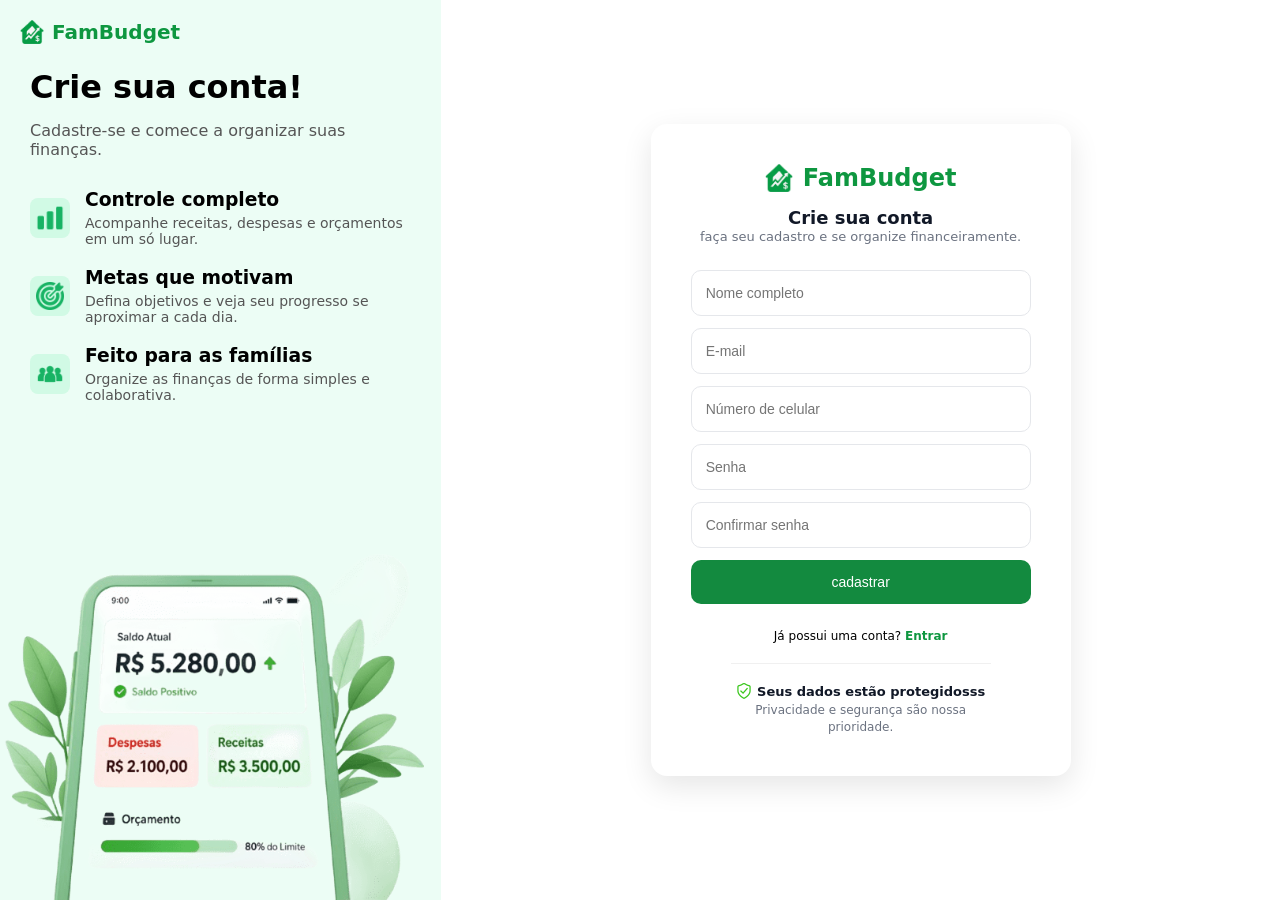
==== cadastro.html @ 5e6e5317 "Add files via upload" ====
<!DOCTYPE html>
<html lang="en">
<head>
    <meta charset="UTF-8">
    <meta name="viewport" content="width=device-width, initial-scale=1.0">
    <link rel="stylesheet" href="cadastro.css">
    <link rel="icon" href="imagem/logo_fambudget.png" type="image/png">
    <title>FamBudget</title>
</head>
<body>
    <div class="container">
       <!-- LADO ESQUERDO -->
        
        <div class="left">
            <div class="logo-cabeca">
            <img src="imagem/logo_fambudget.png" alt="logo">
            <span>FamBudget</span>
       </div>
       
            <h1 class="title">Crie sua conta!</h1>
            <p class="subtitle">Cadastre-se e comece a organizar suas finanças.</p>

            <div class="features">
                <div class="feature">
                    <div class="icon">
                        <img src="imagem/graph-bar.png" alt="icon">
                    </div>

                <div>
                    <h3>Controle completo</h3>
                    <p>Acompanhe receitas, despesas e orçamentos em um só lugar.</p>
                </div>
            </div>

                <div class="feature">
                    <div class="icon">
                        <img src="imagem/goal.png" alt="icon">
                    </div>

                    <div>
                        <h3>Metas que motivam</h3>
                        <p>Defina objetivos e veja seu progresso se aproximar a cada dia.</p>
                    </div>
                </div>

                <div class="feature">
                    <div class="icon">
                        <img src="imagem/teamwork.png" alt="icon">
                    </div>

                    <div>
                        <h3>Feito para as famílias</h3>
                        <p>Organize as finanças de forma simples e colaborativa.</p>
                    </div>
                </div>
            </div>
            <div>
                <img src="imagem/celular_sem.png" alt="celular" class="cellphone">
            </div>
        </div>

        <!-- LADO DIREITO -->
        <div class="right">
            <div class="card">
                <div class="logo">
                    <img src="imagem/logo_fambudget.png" alt="logo">
                    <span>FamBudget</span>
                </div>
                
                <p class="cadastro">Crie sua conta</p>
                <p class="cadastro-text">
                    faça seu cadastro e se organize financeiramente.
                </p>

                <form action="home.html">
                    <input type="text" class="input" placeholder="Nome completo" required>
                    <input type="email" class="input" placeholder="E-mail" required>
                    <input type="text" class="input" placeholder="Número de celular">
                    <input type="password" class="input" placeholder="Senha" required>
                    <input type="password" class="input" placeholder="Confirmar senha" required>

                    <button type="submit" class="btn-sec">cadastrar</button>
                </form>
                
                <p class="login">Já possui uma conta? <a href="index.html">Entrar</a></p>
                
                <div class="security">
                    <div class="security-text">
                        <strong>
                            <div class="image-icon">
                                <img src="imagem/escudo.png" class="security-icon" alt="segurança">
                            </div>
                            Seus dados estão protegidosss
                        </strong>
                        <p>Privacidade e segurança são nossa prioridade.</p>
                    </div>
                </div>
            </div>

            
        </div>
        
    </div>
</body>
</html>
---- cadastro.css ----
* {
    margin: 0;
    padding: 0;
    box-sizing: border-box;
}

body {
    font-family: system-ui, -apple-system, BlinkMacSystemFont, 'Segoe UI', Roboto, Oxygen, Ubuntu, Cantarell, 'Open Sans', 'Helvetica Neue', sans-serif;
    background-color: #ffffff;
}

.container {
    display: flex;
    min-height: 100vh;
}

.left {
    flex: 0.4;/* menor */
}

.right {
    flex: 1.1; /* maior */
}

.logo-cabeca{
    position: absolute;
    top: 20px;
    left: 20px;
    display: flex;
    align-items: center;
    gap: 8px;
}

.logo-cabeca img{
    width: 24px;
    height: auto;
}

.logo-cabeca span {
    font-size: 20px;
    font-weight: 600;
    color: #0e9740;
    font-weight: bold;
}

.left {
    flex: 0.5;
    background-color: #ecfdf5;
    padding: 30px;
    display: flex;
    flex-direction: column;
    position: relative;
    overflow: hidden;
}

.right {
    display: flex;
    justify-content: center;
    align-items: center;
}

.title {
    font-size: 32px;
    font-weight: bold;
    margin-bottom: 15px;
    margin-top: 38px;
}

.subtitle {
    color: #555;
    margin-bottom: 30px;
}

.features {
    display: flex;
    flex-direction: column;
    gap: 20px;
}

.feature {
    display: flex;
    align-items: center;
    gap: 15px;
}

.feature h3 {
    margin-bottom: 5px;
}

.feature p {
    font-size: 14px;
    color: #555;
}

.icon{
    width: 40px;
    height: 40px;
    background-color: #d1fae5;
    border-radius: 8px;
    flex-shrink: 0;

    display: flex;
    align-items: center;
    justify-content: center;
}

.icon img {
    width: 70%;   
    height: 70%;
    object-fit: contain; 
}

.cellphone {
    width: 450px;
    background-color: #ecfdf5;
    position: absolute;
    bottom: 0px;
    left: 45%;
    transform: translateX(-50%);
}

.card{
    background-color: white;
    padding: 40px;
    border-radius: 16px;

    width: 100%;
    max-width: 420px;

    box-shadow: 0 10px 30px rgba(0, 0, 0, 0.1);
}

.logo {
    display: flex;
    align-items: center;
    justify-content: center;
    gap: 10px;
    margin-bottom: 15px;
}

.logo img {
    width: 28px; 
    height: auto;
}

.logo span {
    font-size: 24px;
    font-weight: 600;
    color: #0e9740;
    font-weight: bold;
}

.cadastro{
    text-align: center;
    font-weight: 600;
    font-size: 18px;
    gap: 20px;
    color: #111827;
}

.cadastro-text{
    text-align: center;
    color: #6b7280;
    margin-bottom: 24px;
    font-size: 13px;
    line-height: 1.4;
}

.input{
    width: 100%;
    padding: 14px 14px;
    margin-bottom: 12px;

    border-radius: 10px;
    border: 1px solid #e5e7eb;
    font-size: 14px;

    transition: all 0.2s ease;
}

input:focus {
  border: 1px solid #22c55e;
  outline: none;
  box-shadow: 0 0 0 3px rgba(34, 197, 94, 0.15);
}

.btn-sec{
    width: 100%;
    padding: 14px;
    background-color: #138a3f;
    color: white;
    border: none;
    border-radius: 10px;
    font-size: 14px;
    font-weight: 500;
    cursor: pointer;
    transition: all 0.2s ease;
    margin-bottom: 10px;
}
.btn-sec:hover{
    background-color: #16a34a;
    transform: translateY(-1px);
}

.divider{
    text-align: center;
    font-size: 12px;
    color: #9ca3af;
    margin-bottom: 10px;
    position: relative;

}

.login{
    text-align: center;
    margin-top: 15px;
    font-size: 12px;
}

a {
  color: #0e9740;
  text-decoration: none;
  cursor: pointer;
  font-weight: bold;
}

.security {
    display: flex;
    align-items: flex-start;
    justify-content: center;
    gap: 8px;
    margin-top: 20px;
    padding-top: 16px;
    border-top: 1px solid #f0f0f0;
    max-width: 260px;
    margin-left: auto;
    margin-right: auto;
}

.security-icon {
    width: 16px;
    height: 16px;
    margin-top: 3px;
    gap: 10px;
}

.image-icon {
    height: 100%;
    margin-right: 5px;
}

.security-text {
    display: flex;
    align-items: center;
    flex-direction: column;
}

.security-text strong {
    font-size: 13px;
    font-weight: 600;
    display: flex;
    align-items: center;
    text-align: center;
    justify-content: center;
    margin-bottom: auto ;
    color: #111827;
}

.security-text p {
    font-size: 12px;
    color: #6b7280;
    align-items: center;
    text-align: center;
    line-height: 1.4;
}
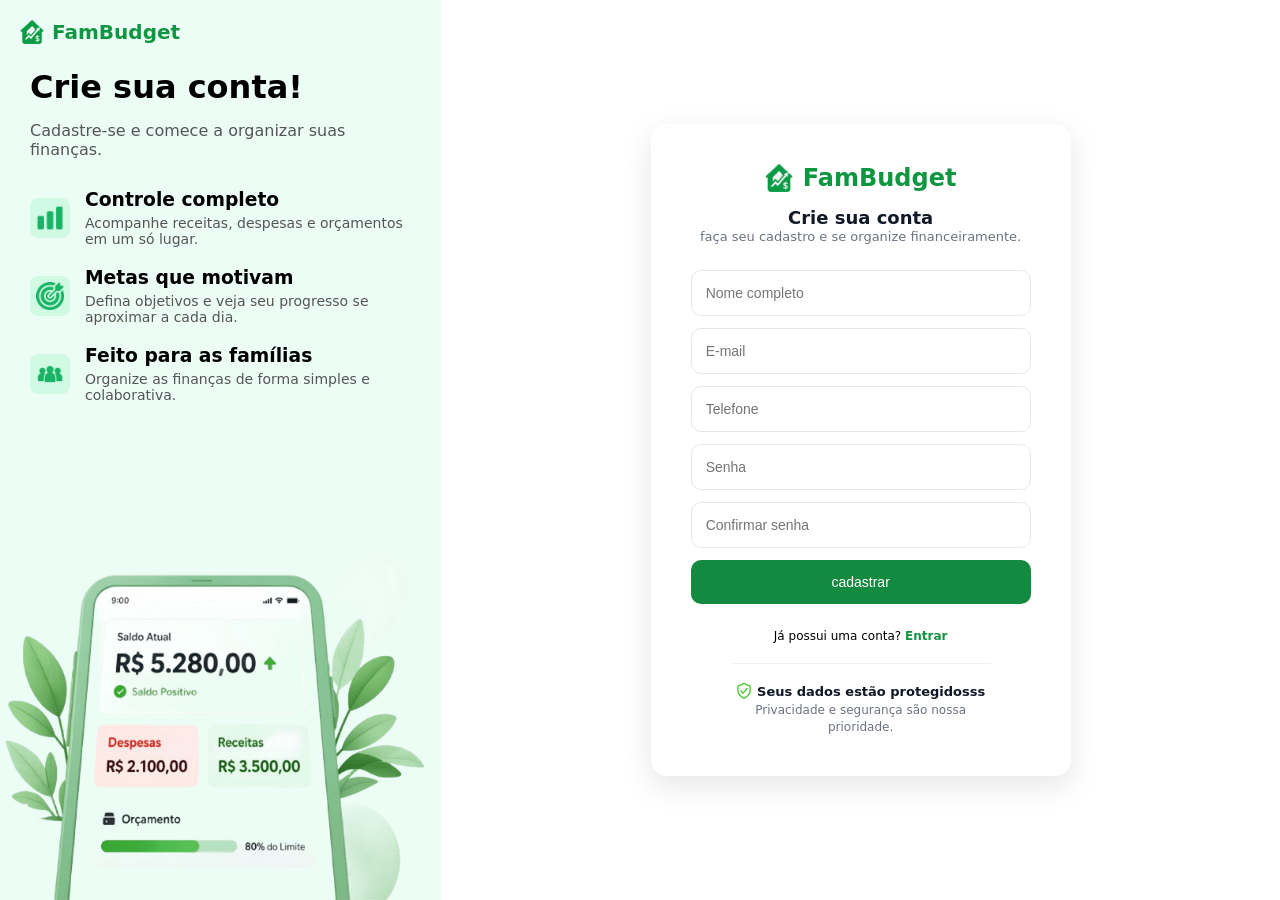
==== commit 3b4b0854: "Update cadastro.html" ====
--- a/cadastro.html
+++ b/cadastro.html
@@ -75,12 +75,15 @@
                 <form action="home.html">
                     <input type="text" class="input" placeholder="Nome completo" required>
                     <input type="email" class="input" placeholder="E-mail" required>
-                    <input type="text" class="input" placeholder="Número de celular">
+                    <input type="text" class="input" placeholder="Telefone">
                     <input type="password" class="input" placeholder="Senha" required>
                     <input type="password" class="input" placeholder="Confirmar senha" required>
 
                     <button type="submit" class="btn-sec">cadastrar</button>
                 </form>
+
+                <div id="mensagem"></div>
+
                 
                 <p class="login">Já possui uma conta? <a href="index.html">Entrar</a></p>
                 
@@ -101,5 +104,8 @@
         </div>
         
     </div>
+
+    <script src="js/register.js"></script>
+
 </body>
-</html>+</html>
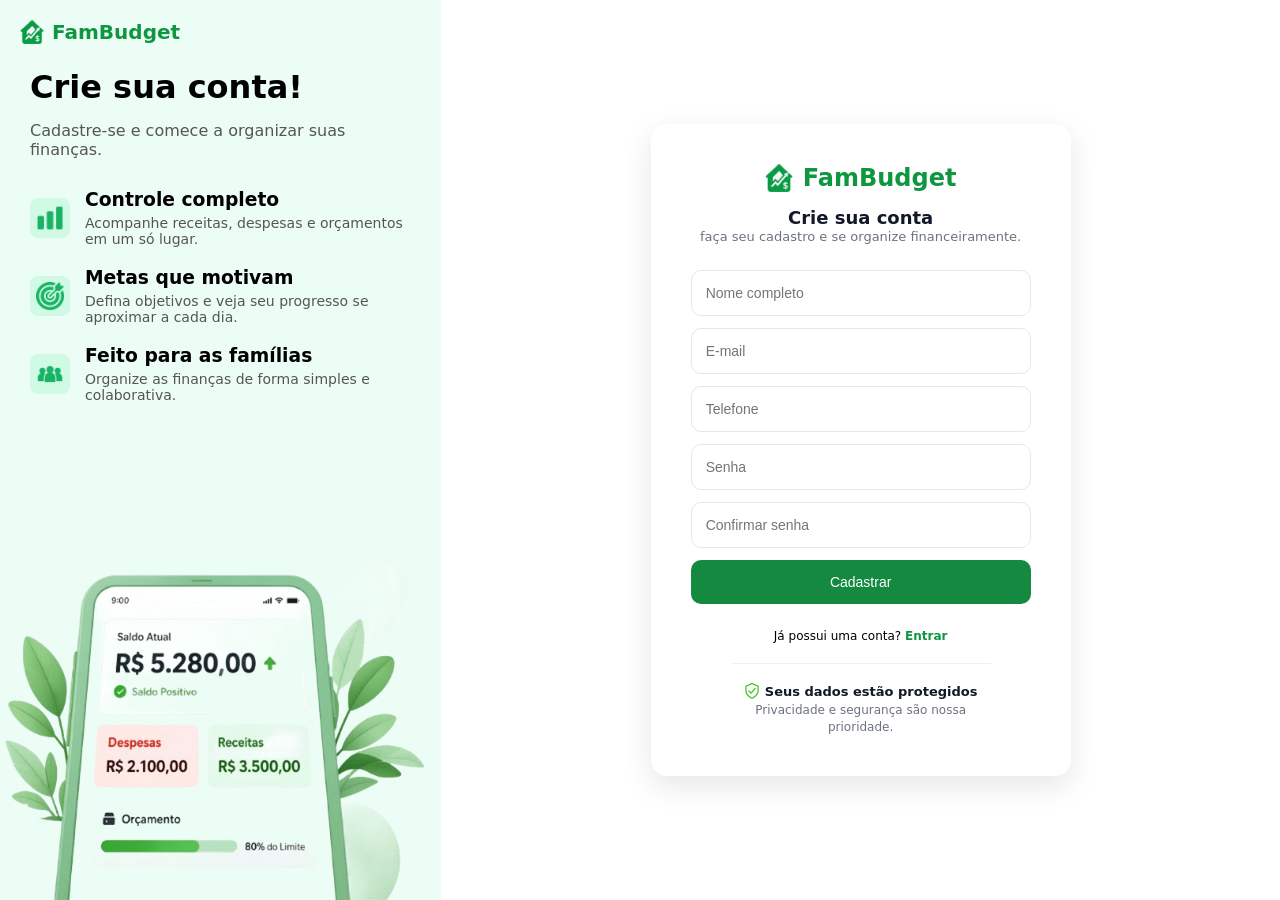
==== commit 6f2707cc: "Update cadastro.html" ====
--- a/cadastro.html
+++ b/cadastro.html
@@ -72,14 +72,14 @@
                     faça seu cadastro e se organize financeiramente.
                 </p>
 
-                <form action="home.html">
-                    <input type="text" class="input" placeholder="Nome completo" required>
-                    <input type="email" class="input" placeholder="E-mail" required>
-                    <input type="text" class="input" placeholder="Telefone">
-                    <input type="password" class="input" placeholder="Senha" required>
-                    <input type="password" class="input" placeholder="Confirmar senha" required>
+                <form id="registerForm">
+                    <input type="text" id="name" class="input" placeholder="Nome completo" required>
+                    <input type="email" id="email" class="input" placeholder="E-mail" required>
+                    <input type="text" id="phone" class="input" placeholder="Telefone">
+                    <input type="password" id="password" class="input" placeholder="Senha" required>
+                    <input type="password" id="confirmPassword" class="input" placeholder="Confirmar senha" required>
 
-                    <button type="submit" class="btn-sec">cadastrar</button>
+                    <button type="submit" class="btn-sec">Cadastrar</button>
                 </form>
 
                 <div id="mensagem"></div>
@@ -93,7 +93,7 @@
                             <div class="image-icon">
                                 <img src="imagem/escudo.png" class="security-icon" alt="segurança">
                             </div>
-                            Seus dados estão protegidosss
+                            Seus dados estão protegidos
                         </strong>
                         <p>Privacidade e segurança são nossa prioridade.</p>
                     </div>
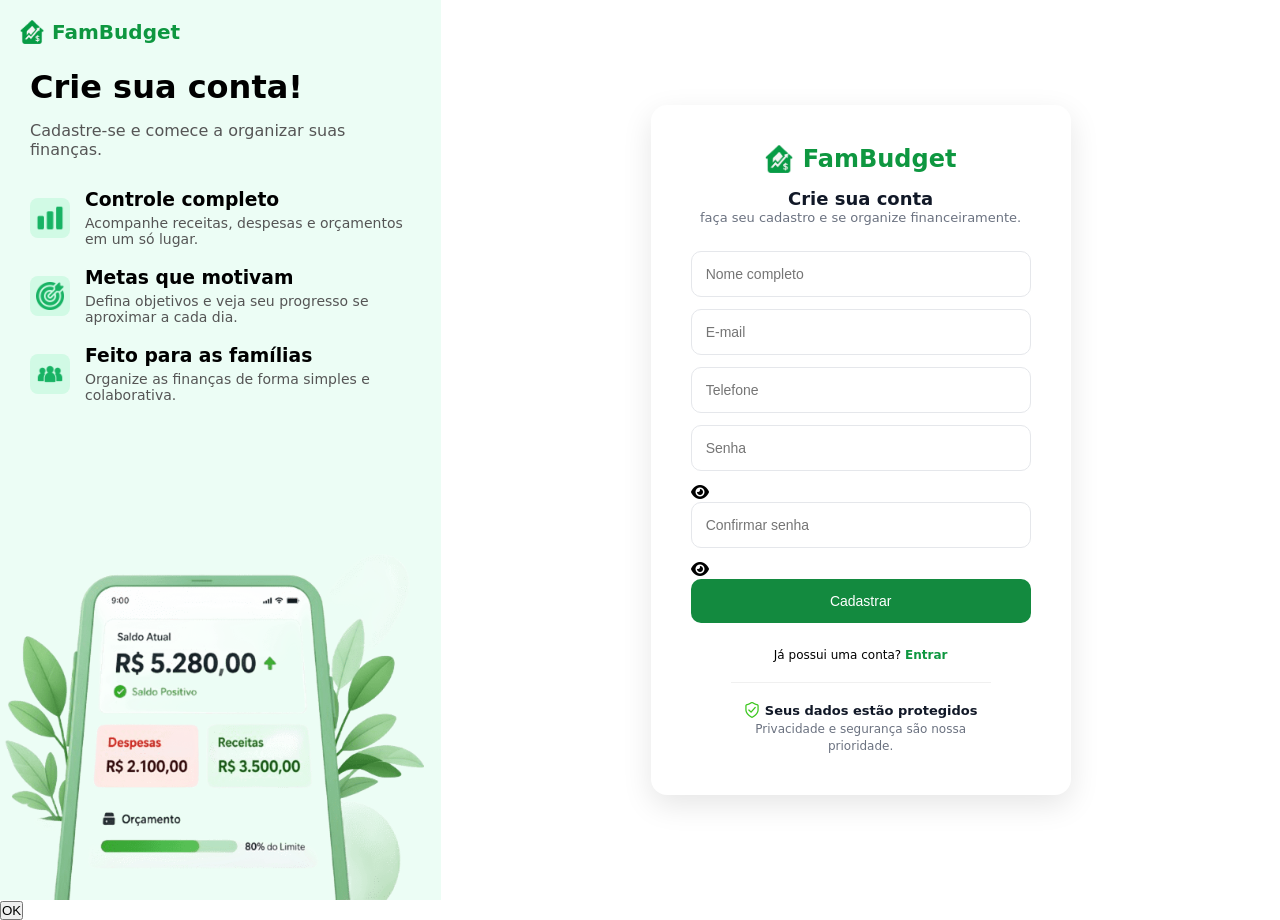
==== commit cf2792ec: "Update cadastro.html" ====
--- a/cadastro.html
+++ b/cadastro.html
@@ -5,6 +5,7 @@
     <meta name="viewport" content="width=device-width, initial-scale=1.0">
     <link rel="stylesheet" href="cadastro.css">
     <link rel="icon" href="imagem/logo_fambudget.png" type="image/png">
+    <link rel="stylesheet" href="https://cdnjs.cloudflare.com/ajax/libs/font-awesome/6.5.0/css/all.min.css">
     <title>FamBudget</title>
 </head>
 <body>
@@ -75,10 +76,15 @@
                 <form id="registerForm">
                     <input type="text" id="name" class="input" placeholder="Nome completo" required>
                     <input type="email" id="email" class="input" placeholder="E-mail" required>
-                    <input type="text" id="phone" class="input" placeholder="Telefone">
-                    <input type="password" id="password" class="input" placeholder="Senha" required>
-                    <input type="password" id="confirmPassword" class="input" placeholder="Confirmar senha" required>
-
+                    <input type="text" id="mobileNumber" class="input" placeholder="Telefone">
+                    <div class="input-password">
+                        <input type="password" id="password" class="input" placeholder="Senha" required>
+                        <i class="fa-solid fa-eye togglePassword" data-target="password"></i>
+                    </div>
+                    <div class="input-password">
+                        <input type="password" id="confirmPassword" class="input" placeholder="Confirmar senha" required>
+                        <i class="fa-solid fa-eye togglePassword" data-target="confirmPassword"></i>
+                    </div>
                     <button type="submit" class="btn-sec">Cadastrar</button>
                 </form>
 
@@ -105,6 +111,13 @@
         
     </div>
 
+    <div id="popup" class="popup hidden">
+        <div class="popup-content">
+            <p id="popup-text"></p>
+            <button onclick="fecharPopup()">OK</button>
+        </div>
+    </div>
+
     <script src="js/register.js"></script>
 
 </body>
--- a/cadastro.css
+++ b/cadastro.css
@@ -272,4 +272,4 @@
     align-items: center;
     text-align: center;
     line-height: 1.4;
-}+}
